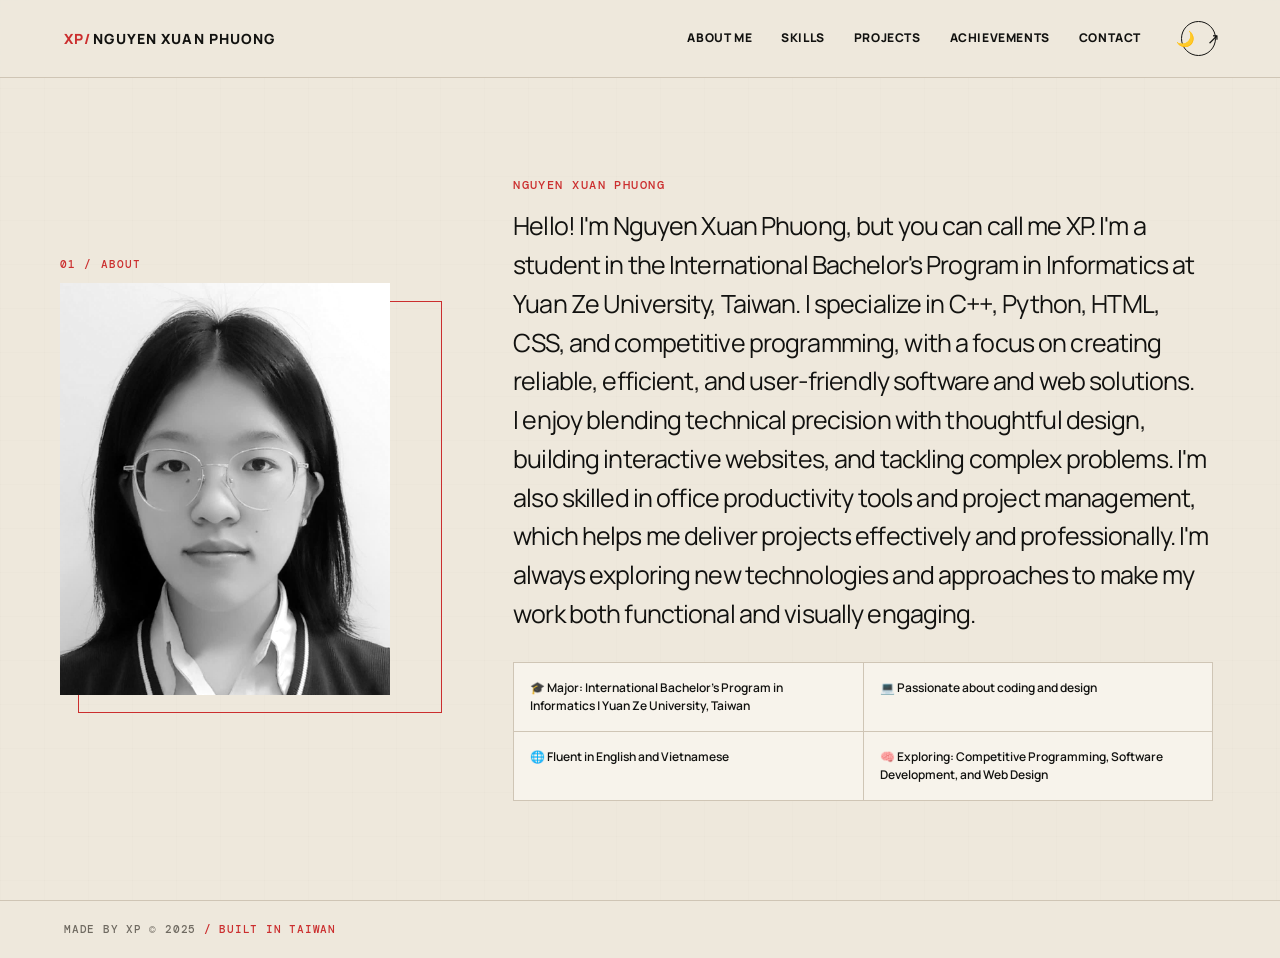
==== index.html @ f002b9b6 "Initial commit" ====
<!DOCTYPE html>
<html lang="en">
  <head>
    <meta charset="UTF-8" />
    <meta name="viewport" content="width=device-width, initial-scale=1.0" />
    <title>XP's Portfolio - About Me</title>
    <link rel="stylesheet" href="css/style.css" />
  </head>
  <body class="light-mode">
    <header>
      <h1>Nguyen Xuan Phuong</h1>
      <nav>
        <ul>
          <li><a href="index.html">About Me</a></li>
          <li><a href="skills.html">Skills</a></li>
          <li><a href="projects.html">Projects</a></li>
          <li><a href="achievements.html">Achievements</a></li>
          <li><a href="contact.html">Contact</a></li>
        </ul>
      </nav>
      <button id="toggle-theme" class="btn">🌙</button>
    </header>

    <!-- About Me / Summary -->
    <section id="about">
      <div class="about-container">
        <div class="about-image">
          <img src="images/photo.jpg" alt="XP" />
        </div>
        <div class="about-text">
          <p>
            Hello! I'm Nguyen Xuan Phuong, but you can call me XP. I'm a student
            in the International Bachelor's Program in Informatics at Yuan Ze
            University, Taiwan. I specialize in C++, Python, HTML, CSS, and
            competitive programming, with a focus on creating reliable,
            efficient, and user-friendly software and web solutions.<br />I
            enjoy blending technical precision with thoughtful design, building
            interactive websites, and tackling complex problems. I'm also
            skilled in office productivity tools and project management, which
            helps me deliver projects effectively and professionally. I'm always
            exploring new technologies and approaches to make my work both
            functional and visually engaging.
          </p>
          <div class="fun-facts">
            <div class="fact">
              🎓 Major: International Bachelor's Program in Informatics | Yuan
              Ze University, Taiwan
            </div>
            <div class="fact">💻 Passionate about coding and design</div>
            <div class="fact">🌐 Fluent in English and Vietnamese</div>
            <div class="fact">
              🧠 Exploring: Competitive Programming, Software Development, and
              Web Design
            </div>
          </div>
        </div>
      </div>
    </section>

    <footer>
      <p>Made by XP © 2025</p>
      <audio id="lofi-player" loop autoplay>
        <source src="music/lofi-loop.mp3" type="audio/mpeg" />
      </audio>
    </footer>

    <canvas id="particles"></canvas>
    <script src="js/main.js"></script>
  </body>
</html>
---- css/style.css ----
@import url("https://fonts.googleapis.com/css2?family=DM+Mono:wght@400;500&family=Manrope:wght@400;500;600;700;800&display=swap");

:root { --ink:#121210; --paper:#eee8dc; --card:#f7f3eb; --line:#cfc5b5; --muted:#6f6a61; --red:#cb2e2e; --red-dark:#9e1d1d; --white:#fffdf8; }
* { box-sizing:border-box; }
html { scroll-behavior:smooth; }
body { margin:0; min-height:100vh; background:var(--paper); color:var(--ink); font:400 15px/1.7 Manrope, sans-serif; display:flex; flex-direction:column; }
body::before { content:""; position:fixed; inset:0; pointer-events:none; opacity:.32; background-image:linear-gradient(rgba(18,18,16,.035) 1px, transparent 1px),linear-gradient(90deg,rgba(18,18,16,.035) 1px,transparent 1px); background-size:44px 44px; z-index:-1; }
header { min-height:78px; padding:0 clamp(20px,5vw,72px); display:flex; align-items:center; gap:28px; position:sticky; top:0; z-index:20; background:rgba(238,232,220,.9); border-bottom:1px solid var(--line); backdrop-filter:blur(16px); }
header h1 { margin:0; font-size:14px; line-height:1; letter-spacing:.08em; text-transform:uppercase; font-weight:800; white-space:nowrap; }
header h1::before { content:"XP/"; color:var(--red); margin-right:2px; }
nav { margin-left:auto; } nav ul { padding:0; margin:0; display:flex; align-items:center; list-style:none; gap:5px; }
nav a { color:var(--ink); text-decoration:none; display:inline-block; padding:9px 12px; font-size:12px; font-weight:800; letter-spacing:.05em; text-transform:uppercase; border-radius:4px; transition:background .2s,color .2s; }
nav a:hover,nav a.active { background:var(--ink); color:var(--paper); }
#toggle-theme { width:35px; height:35px; flex:0 0 35px; padding:0; border:1px solid var(--ink); border-radius:50%; background:transparent; color:var(--ink); font:inherit; cursor:pointer; transition:transform .2s,background .2s,color .2s; }
#toggle-theme:hover { transform:rotate(20deg); background:var(--red); border-color:var(--red); color:#fff; }
section { width:min(1160px,calc(100% - 40px)); margin:clamp(36px,7vw,88px) auto; }
h2,h3,p { margin-top:0; } h2 { font-size:clamp(34px,5vw,68px); line-height:1.04; letter-spacing:-.065em; margin-bottom:24px; } h3 { line-height:1.2; }
.btn,button { font:800 12px/1 Manrope,sans-serif; letter-spacing:.08em; text-transform:uppercase; cursor:pointer; }
.btn { display:inline-flex; align-items:center; justify-content:center; padding:14px 18px; text-decoration:none; color:var(--white); background:var(--red); border:1px solid var(--red); border-radius:3px; transition:transform .2s,background .2s,border-color .2s; }
.btn::after { content:"↗"; margin-left:10px; font-size:15px; transition:transform .2s; } .btn:hover { transform:translate(-3px,-3px); background:var(--red-dark); border-color:var(--red-dark); box-shadow:4px 4px 0 var(--ink); }.btn:hover::after { transform:translate(2px,-2px); }
footer { margin-top:auto; padding:23px clamp(20px,5vw,72px); border-top:1px solid var(--line); display:flex; justify-content:space-between; font:500 11px/1 DM Mono,monospace; text-transform:uppercase; letter-spacing:.07em; color:var(--muted); } footer p { margin:0; } footer p::after { content:" / Built in Taiwan"; color:var(--red); }
#particles { display:none; }

/* Home */
#about { min-height:calc(100vh - 78px); display:grid; align-items:center; margin-top:0; margin-bottom:0; }
.about-container { display:grid; grid-template-columns:minmax(230px,.72fr) minmax(0,1.4fr); gap:clamp(32px,7vw,105px); align-items:center; }
.about-image { position:relative; }.about-image::before { content:"01 / ABOUT"; position:absolute; top:-26px; left:0; font:500 11px DM Mono,monospace; color:var(--red); letter-spacing:.1em; }.about-image::after { content:""; position:absolute; inset:18px -18px -18px 18px; border:1px solid var(--red); z-index:-1; }
#about img,.about-image img { display:block; width:100%; max-width:330px; aspect-ratio:4/5; object-fit:cover; filter:grayscale(1) contrast(1.08); border-radius:0; border:0; transition:filter .35s,transform .35s; }.about-image:hover img { filter:grayscale(0); transform:translate(-6px,-6px); }
.about-text { max-width:700px; }.about-text::before { content:"NGUYEN XUAN PHUONG"; display:block; color:var(--red); font:500 12px DM Mono,monospace; letter-spacing:.12em; margin-bottom:14px; }.about-text p { font-size:clamp(18px,2vw,25px); line-height:1.55; letter-spacing:-.035em; }
.fun-facts { display:grid; grid-template-columns:repeat(2,1fr); gap:1px; margin-top:28px; background:var(--line); border:1px solid var(--line); }.fact { background:var(--card); padding:16px; font-size:12px; line-height:1.5; font-weight:600; transition:background .2s,color .2s; }.fact:hover { background:var(--ink); color:var(--paper); }

/* Projects */
#projects-section { max-width:1160px; }.project-card { display:grid; grid-template-columns:repeat(3,1fr); border:1px solid var(--line); }.project { min-height:330px; padding:28px; background:var(--card); border-right:1px solid var(--line); display:flex; flex-direction:column; transition:background .25s,transform .25s; }.project:last-child { border-right:0; }.project:hover { background:var(--white); transform:translateY(-8px); }.project::before { content:"SELECTED WORK"; color:var(--red); font:500 10px DM Mono,monospace; letter-spacing:.12em; }.project h3 { font-size:26px; letter-spacing:-.05em; margin:26px 0 14px; }.project p { color:var(--muted); font-size:14px; }.project .btn { margin-top:auto; align-self:flex-start; }

/* Skills */
.skills-container { display:grid; grid-template-columns:1.05fr .95fr; gap:20px; }.skills-card { padding:clamp(25px,4vw,46px); border:1px solid var(--line); background:var(--card); }.skills-card h2 { font-size:38px; }.skill { margin:0 0 20px; }.skill span { display:flex; justify-content:space-between; font-weight:700; font-size:13px; }.skill span::after { content:"●"; color:var(--red); font-size:9px; }.skill-bar { height:6px; margin-top:8px; background:var(--red); position:relative; transform-origin:left; animation:grow .9s both; }.skill-bar::after { content:""; position:absolute; right:-1px; top:-4px; width:12px; height:12px; border:2px solid var(--red); background:var(--card); border-radius:50%; } @keyframes grow { from { transform:scaleX(0); } }
.certification-list { display:grid; gap:10px; }.cert-item { padding:17px; border-left:3px solid var(--red); background:var(--white); }.cert-title,.cert-detail { display:block; }.cert-title { font-weight:800; }.cert-detail { color:var(--red); font:500 12px DM Mono,monospace; }.cert-sub { display:flex; flex-wrap:wrap; gap:7px; margin-top:9px; }.cert-tag { padding:3px 7px; border:1px solid var(--line); color:var(--muted); font-size:11px; }

/* Achievements */
#achievements { max-width:960px; }.achievement-note { margin-top:-14px; margin-bottom:30px; color:var(--muted); font:500 12px DM Mono,monospace; }.achievements-container { border-top:1px solid var(--line); }.achievement-card { position:relative; padding:21px 24px 21px 150px; border-bottom:1px solid var(--line); cursor:pointer; transition:background .2s,padding-left .2s; }.achievement-card::before { content:"VIEW ↗"; position:absolute; left:0; top:24px; color:var(--red); font:500 11px DM Mono,monospace; opacity:0; transition:opacity .2s; }.achievement-card:hover { background:var(--card); padding-left:150px; }.achievement-card:hover::before { opacity:1; }.achievement-prize { font-weight:800; font-size:18px; letter-spacing:-.03em; }.achievement-title { color:var(--red); font:500 11px DM Mono,monospace; text-transform:uppercase; letter-spacing:.07em; }.achievement-info { color:var(--muted); font-size:13px; }
.modal { position:fixed; inset:0; z-index:50; padding:40px; background:rgba(18,18,16,.88); display:none; align-items:center; justify-content:center; }.modal-content { max-width:min(100%,1000px); max-height:88vh; object-fit:contain; background:#fff; }.modal .close { position:absolute; top:18px; right:26px; color:#fff; font-size:34px; line-height:1; cursor:pointer; }

/* Contact */
#contact { max-width:1040px; }.contact-intro { max-width:570px; font-size:18px; color:var(--muted); }.contact-cards { display:grid; grid-template-columns:repeat(2,1fr); border:1px solid var(--line); }.contact-card { min-height:130px; padding:25px; display:flex; gap:18px; align-items:center; border-right:1px solid var(--line); border-bottom:1px solid var(--line); color:var(--ink); text-decoration:none; background:var(--card); transition:background .2s,color .2s; }.contact-card:nth-child(even) { border-right:0; }.contact-card:hover { background:var(--ink); color:var(--paper); }.contact-card i { color:var(--red); font-size:24px; width:28px; text-align:center; }.contact-info h3,.contact-info p { margin:0; }.contact-info h3 { font-size:14px; }.contact-info p { color:var(--muted); font-size:12px; }.contact-card:hover .contact-info p { color:#d2cabb; }.copy-btn { border:0; background:none; margin-left:auto; color:var(--red); font-size:16px; padding:8px; }

/* Project detail */
.project-container { max-width:900px; }.project-container h2 { max-width:760px; }.project-container > p { padding:20px 0 25px; border-bottom:1px solid var(--line); font-size:17px; color:#413e38; }.project-images { display:grid; grid-template-columns:1fr 1fr; gap:18px; margin-top:30px; }.project-images img,.project-container video,.iframe-wrapper iframe { width:100%; border:1px solid var(--line); border-radius:0; box-shadow:none; }.project-images img { aspect-ratio:4/3; object-fit:cover; cursor:zoom-in; transition:transform .25s; }.project-images img:last-child { aspect-ratio:auto; }.project-images img:hover { transform:scale(1.02); }.iframe-wrapper { aspect-ratio:16/9; margin-top:28px; }.iframe-wrapper iframe { height:100%; }
body.dark-mode { --ink:#f3eee4; --paper:#171716; --card:#22211e; --white:#2b2925; --line:#4e4a43; --muted:#b8b1a4; --red:#eb4945; --red-dark:#d53733; } body.dark-mode .about-image img { filter:grayscale(1) contrast(1.1) brightness(.9); } body.dark-mode .skill-bar::after { background:var(--card); }
@media (max-width:850px) { header { flex-wrap:wrap; gap:12px; padding-top:17px; padding-bottom:17px; } nav { order:3; width:100%; margin:0; overflow:auto; } nav ul { width:max-content; } #toggle-theme { margin-left:auto; } .about-container,.skills-container { grid-template-columns:1fr; }.about-image { max-width:280px; }.project-card { grid-template-columns:1fr; }.project { min-height:230px; border-right:0; border-bottom:1px solid var(--line); }.project:last-child { border-bottom:0; }.contact-cards { grid-template-columns:1fr; }.contact-card,.contact-card:nth-child(even) { border-right:0; }.achievement-card { padding-left:0; }.achievement-card:hover { padding-left:0; }.achievement-card::before { display:none; } }
@media (max-width:520px) { section { width:calc(100% - 28px); }.fun-facts,.project-images { grid-template-columns:1fr; } h2 { font-size:38px; } .about-text p { font-size:18px; } footer { font-size:9px; } }
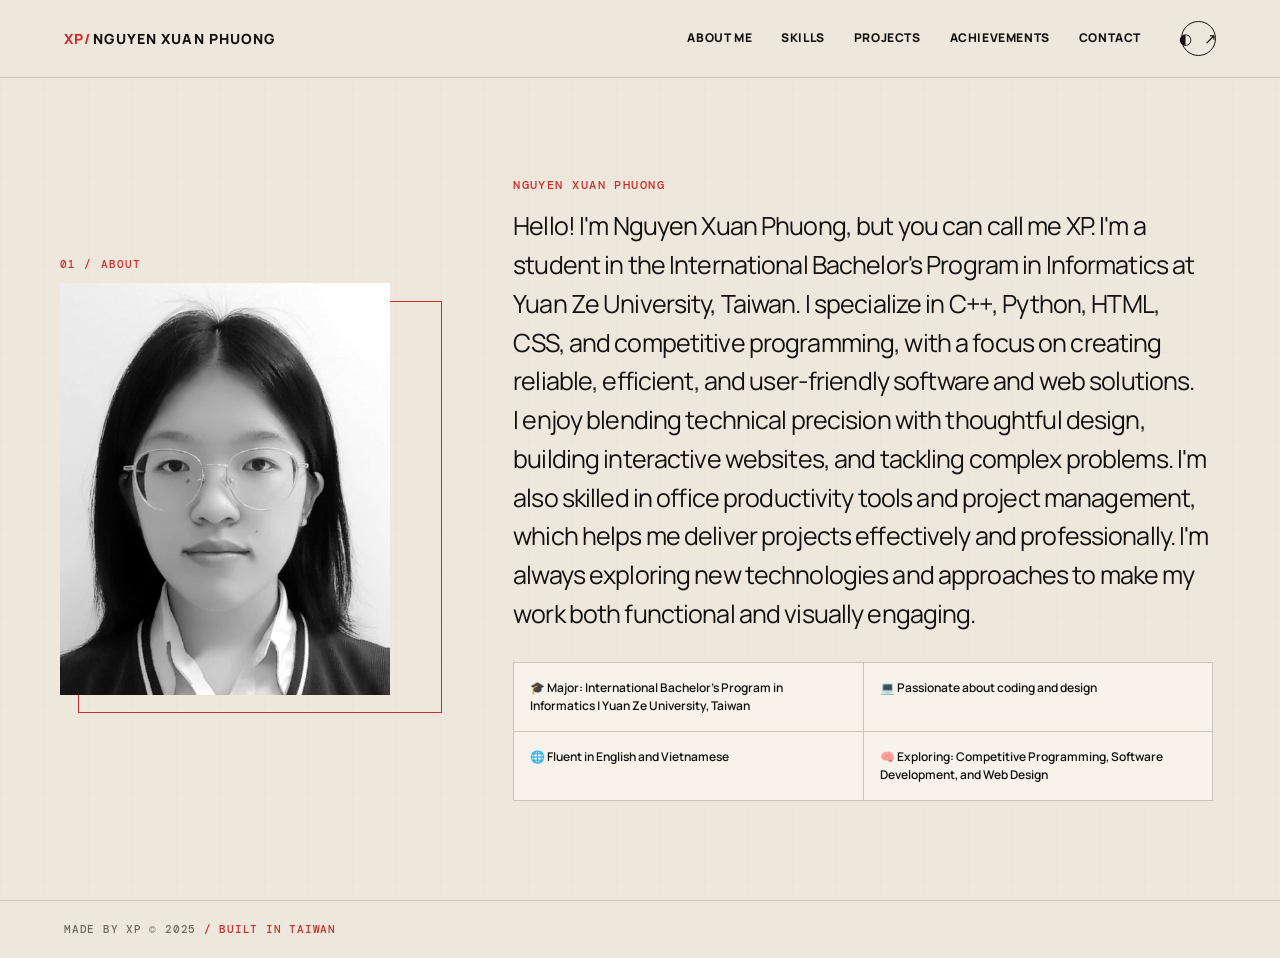
==== commit d488db45: "Changed theme color" ====
--- a/index.html
+++ b/index.html
@@ -59,9 +59,6 @@
 
     <footer>
       <p>Made by XP © 2025</p>
-      <audio id="lofi-player" loop autoplay>
-        <source src="music/lofi-loop.mp3" type="audio/mpeg" />
-      </audio>
     </footer>
 
     <canvas id="particles"></canvas>
--- a/css/style.css
+++ b/css/style.css
@@ -45,6 +45,7 @@
 
 /* Project detail */
 .project-container { max-width:900px; }.project-container h2 { max-width:760px; }.project-container > p { padding:20px 0 25px; border-bottom:1px solid var(--line); font-size:17px; color:#413e38; }.project-images { display:grid; grid-template-columns:1fr 1fr; gap:18px; margin-top:30px; }.project-images img,.project-container video,.iframe-wrapper iframe { width:100%; border:1px solid var(--line); border-radius:0; box-shadow:none; }.project-images img { aspect-ratio:4/3; object-fit:cover; cursor:zoom-in; transition:transform .25s; }.project-images img:last-child { aspect-ratio:auto; }.project-images img:hover { transform:scale(1.02); }.iframe-wrapper { aspect-ratio:16/9; margin-top:28px; }.iframe-wrapper iframe { height:100%; }
+.project-images img { max-width:none !important; flex:initial !important; }
 body.dark-mode { --ink:#f3eee4; --paper:#171716; --card:#22211e; --white:#2b2925; --line:#4e4a43; --muted:#b8b1a4; --red:#eb4945; --red-dark:#d53733; } body.dark-mode .about-image img { filter:grayscale(1) contrast(1.1) brightness(.9); } body.dark-mode .skill-bar::after { background:var(--card); }
 @media (max-width:850px) { header { flex-wrap:wrap; gap:12px; padding-top:17px; padding-bottom:17px; } nav { order:3; width:100%; margin:0; overflow:auto; } nav ul { width:max-content; } #toggle-theme { margin-left:auto; } .about-container,.skills-container { grid-template-columns:1fr; }.about-image { max-width:280px; }.project-card { grid-template-columns:1fr; }.project { min-height:230px; border-right:0; border-bottom:1px solid var(--line); }.project:last-child { border-bottom:0; }.contact-cards { grid-template-columns:1fr; }.contact-card,.contact-card:nth-child(even) { border-right:0; }.achievement-card { padding-left:0; }.achievement-card:hover { padding-left:0; }.achievement-card::before { display:none; } }
 @media (max-width:520px) { section { width:calc(100% - 28px); }.fun-facts,.project-images { grid-template-columns:1fr; } h2 { font-size:38px; } .about-text p { font-size:18px; } footer { font-size:9px; } }
